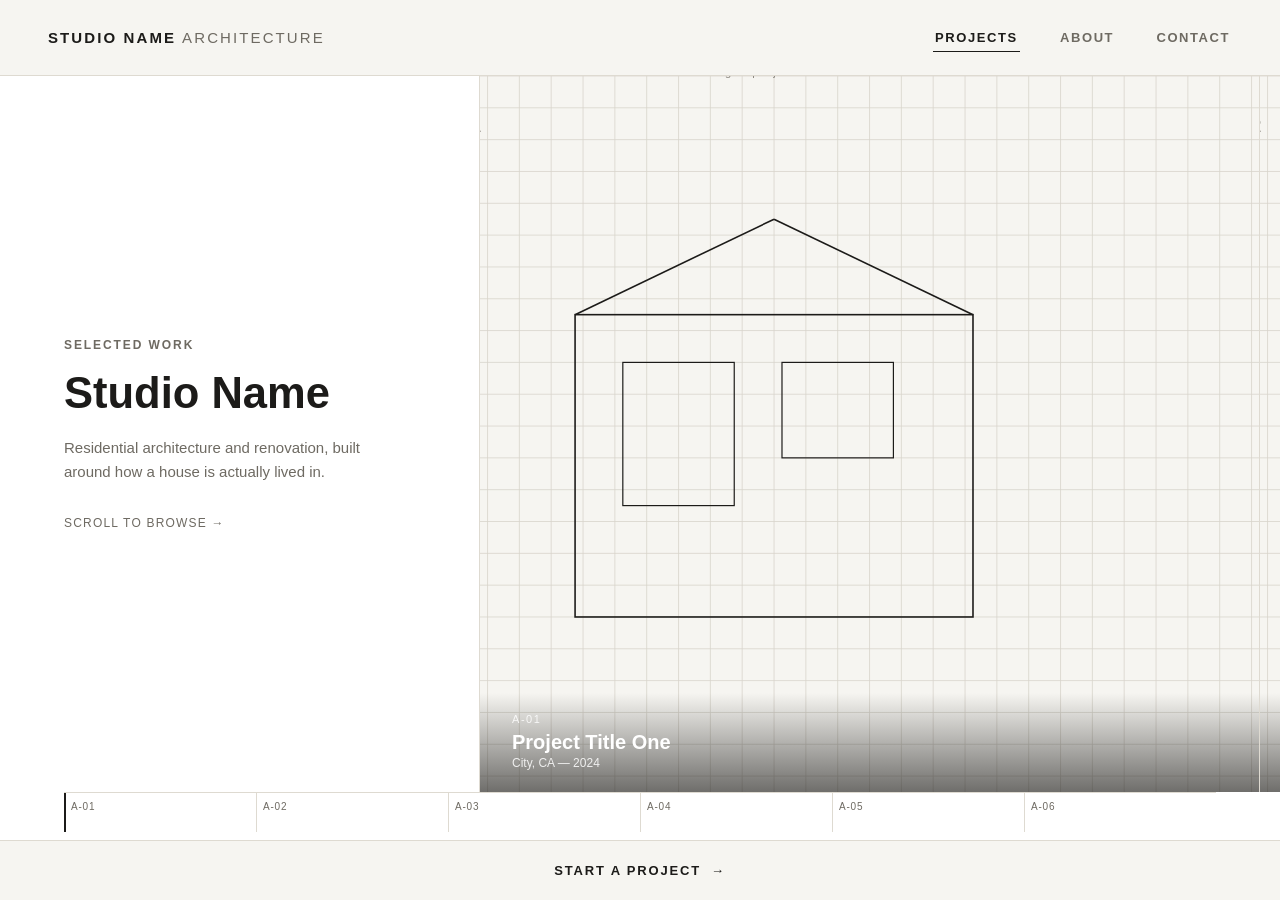
==== architecture-website/index.html @ 171550ff "V1" ====
<!DOCTYPE html>
<html lang="en">
<head>
  <meta charset="UTF-8" />
  <meta name="viewport" content="width=device-width, initial-scale=1.0" />
  <title>Studio Name — Architecture</title>
  <meta name="description" content="Residential architecture and renovation studio. Browse recent projects." />
  <link rel="stylesheet" href="css/style.css" />
</head>
<body data-page="projects">
  <header id="site-header" class="site-header"></header>

  <main>
    <div class="gallery-wrap">
      <div class="gallery" id="galleryTrack">
        <div class="gallery-intro">
          <div class="eyebrow">Selected Work</div>
          <h1>Studio Name</h1>
          <p>Residential architecture and renovation, built around how a house is actually lived in.</p>
          <div class="scroll-hint">Scroll to browse →</div>
        </div>
        <!-- project cards injected by js/main.js from js/projects-data.js -->
      </div>

      <div class="scale-ruler" id="scaleRuler">
        <div class="ticks" id="scaleTicks"></div>
        <div class="cursor" id="scaleCursor"></div>
      </div>
    </div>
  </main>

  <footer id="site-footer" class="site-footer"></footer>

  <script src="js/projects-data.js"></script>
  <script src="js/main.js"></script>
</body>
</html>
---- architecture-website/css/style.css ----
/* ============================================================
   Design tokens
   ============================================================ */
:root {
  --paper: #ffffff;
  --header: #f6f5f1;
  --ink: #1c1b19;
  --graphite: #6e6a62;
  --line: #dedad1;
  --accent: #2f3a3c;
  --accent-soft: #eef0ef;

  --font-display: "Avenir Next", Avenir, "Century Gothic", "Futura", "Segoe UI", sans-serif;
  --font-body: "Avenir Next", Avenir, "Futura", "Segoe UI", sans-serif;

  --nav-height: 76px;
  --footer-height: 68px;
}

* { box-sizing: border-box; }

html, body {
  margin: 0;
  padding: 0;
  background: var(--paper);
  color: var(--ink);
  font-family: var(--font-body);
  -webkit-font-smoothing: antialiased;
}

body {
  min-height: 100vh;
  display: flex;
  flex-direction: column;
}

a { color: inherit; text-decoration: none; }

img { display: block; max-width: 100%; }

/* Visible keyboard focus everywhere */
a:focus-visible,
button:focus-visible,
input:focus-visible,
textarea:focus-visible {
  outline: 2px solid var(--accent);
  outline-offset: 3px;
}

@media (prefers-reduced-motion: reduce) {
  * { animation-duration: 0.001ms !important; transition-duration: 0.001ms !important; }
}

/* ============================================================
   Header / nav — off-white against the pure-white page, sticky
   ============================================================ */
.site-header {
  position: sticky;
  top: 0;
  z-index: 50;
  height: var(--nav-height);
  background: var(--header);
  border-bottom: 1px solid var(--line);
  display: flex;
  align-items: center;
  justify-content: space-between;
  padding: 0 clamp(20px, 4vw, 48px);
}

.site-header .mark {
  font-family: var(--font-display);
  font-weight: 800;
  font-size: 15px;
  letter-spacing: 0.14em;
  text-transform: uppercase;
}

.site-header .mark .sheet {
  color: var(--graphite);
  font-weight: 500;
  margin-left: 6px;
}

.site-nav {
  display: flex;
  gap: clamp(18px, 3vw, 40px);
}

.site-nav a {
  font-family: var(--font-display);
  font-size: 13px;
  font-weight: 600;
  letter-spacing: 0.12em;
  text-transform: uppercase;
  color: var(--graphite);
  padding: 6px 2px;
  border-bottom: 1px solid transparent;
  transition: color 0.15s ease, border-color 0.15s ease;
}

.site-nav a:hover,
.site-nav a[aria-current="page"] {
  color: var(--ink);
  border-bottom-color: var(--ink);
}

.nav-toggle {
  display: none;
  background: none;
  border: 1px solid var(--line);
  border-radius: 2px;
  width: 38px;
  height: 34px;
  align-items: center;
  justify-content: center;
  cursor: pointer;
}
.nav-toggle span,
.nav-toggle span::before,
.nav-toggle span::after {
  content: "";
  display: block;
  width: 18px;
  height: 2px;
  background: var(--ink);
  position: relative;
}
.nav-toggle span::before { position: absolute; top: -6px; }
.nav-toggle span::after { position: absolute; top: 6px; }

@media (max-width: 720px) {
  .nav-toggle { display: flex; }
  .site-nav {
    position: fixed;
    top: var(--nav-height);
    left: 0;
    right: 0;
    background: var(--header);
    border-bottom: 1px solid var(--line);
    flex-direction: column;
    gap: 0;
    max-height: 0;
    overflow: hidden;
    transition: max-height 0.25s ease;
  }
  .site-nav.open { max-height: 240px; }
  .site-nav a {
    padding: 16px clamp(20px, 4vw, 48px);
    border-bottom: 1px solid var(--line);
    width: 100%;
  }
}

/* ============================================================
   Main / footer shell
   ============================================================ */
main { flex: 1; }

.site-footer {
  background: var(--header);
  border-top: 1px solid var(--line);
  display: flex;
  align-items: center;
  justify-content: center;
  padding: 22px clamp(20px, 4vw, 48px);
}

.site-footer .footer-cta {
  font-family: var(--font-display);
  font-size: 13px;
  font-weight: 700;
  letter-spacing: 0.14em;
  text-transform: uppercase;
  display: inline-flex;
  align-items: center;
  gap: 10px;
  color: var(--ink);
}

.site-footer .footer-cta::after {
  content: "→";
  transition: transform 0.15s ease;
}
.site-footer .footer-cta:hover::after { transform: translateX(4px); }

/* ============================================================
   Projects (home) — horizontal scroll gallery
   ============================================================ */
.gallery-wrap {
  position: relative;
}

.gallery {
  display: flex;
  overflow-x: auto;
  overflow-y: hidden;
  scroll-snap-type: x mandatory;
  height: calc(100vh - var(--nav-height) - var(--footer-height) - 40px);
  min-height: 420px;
  scrollbar-width: none;
}
.gallery::-webkit-scrollbar { display: none; }

.gallery-intro {
  flex: 0 0 min(38vw, 480px);
  scroll-snap-align: start;
  display: flex;
  flex-direction: column;
  justify-content: center;
  padding: 0 clamp(24px, 5vw, 64px);
  border-right: 1px solid var(--line);
}

.gallery-intro .eyebrow {
  font-family: var(--font-display);
  font-size: 12px;
  font-weight: 700;
  letter-spacing: 0.16em;
  text-transform: uppercase;
  color: var(--graphite);
  margin-bottom: 18px;
}

.gallery-intro h1 {
  font-family: var(--font-display);
  font-weight: 800;
  font-size: clamp(28px, 3.4vw, 44px);
  line-height: 1.1;
  margin: 0 0 18px;
}

.gallery-intro p {
  color: var(--graphite);
  font-size: 15px;
  line-height: 1.6;
  max-width: 40ch;
  margin: 0;
}

.gallery-intro .scroll-hint {
  margin-top: 32px;
  font-size: 12px;
  letter-spacing: 0.1em;
  text-transform: uppercase;
  color: var(--graphite);
  display: flex;
  align-items: center;
  gap: 8px;
}

.project-card {
  position: relative;
  flex: 0 0 min(72vw, 780px);
  scroll-snap-align: start;
  border-right: 1px solid var(--line);
  overflow: hidden;
  cursor: pointer;
}

.project-card img {
  width: 100%;
  height: 100%;
  object-fit: cover;
  transition: transform 0.5s ease;
}
.project-card:hover img { transform: scale(1.03); }

.project-card .card-label {
  position: absolute;
  left: 0;
  right: 0;
  bottom: 0;
  padding: 20px clamp(18px, 3vw, 32px) 22px;
  background: linear-gradient(to top, rgba(28,27,25,0.62), rgba(28,27,25,0));
  color: #fff;
}

.project-card .card-sheet {
  font-family: var(--font-display);
  font-size: 11px;
  letter-spacing: 0.14em;
  text-transform: uppercase;
  opacity: 0.85;
  margin-bottom: 6px;
}

.project-card .card-title {
  font-family: var(--font-display);
  font-weight: 700;
  font-size: 20px;
}

.project-card .card-meta {
  font-size: 12px;
  opacity: 0.85;
  margin-top: 2px;
}

@media (max-width: 720px) {
  .gallery {
    flex-direction: column;
    height: auto;
    overflow-x: visible;
    overflow-y: visible;
    scroll-snap-type: none;
  }
  .gallery-intro,
  .project-card {
    flex: none;
    border-right: none;
    border-bottom: 1px solid var(--line);
  }
  .gallery-intro { padding: 40px clamp(20px, 5vw, 40px) 28px; }
  .project-card { height: 62vh; min-height: 340px; }
}

/* Scale-ruler scroll indicator — a nod to an architect's drafting scale */
.scale-ruler {
  position: relative;
  height: 40px;
  margin: 0 clamp(24px, 5vw, 64px);
  border-top: 1px solid var(--line);
  display: flex;
  align-items: center;
}

.scale-ruler .ticks {
  position: relative;
  flex: 1;
  height: 100%;
  display: flex;
  align-items: flex-start;
}

.scale-ruler .tick {
  position: relative;
  flex: 1;
  height: 100%;
  border-left: 1px solid var(--line);
}
.scale-ruler .tick::after {
  content: attr(data-n);
  position: absolute;
  top: 8px;
  left: 6px;
  font-family: var(--font-display);
  font-size: 10px;
  letter-spacing: 0.08em;
  color: var(--graphite);
}

.scale-ruler .cursor {
  position: absolute;
  top: 0;
  bottom: 0;
  width: 2px;
  background: var(--ink);
  transition: left 0.08s linear;
}

@media (max-width: 720px) {
  .scale-ruler { display: none; }
}

/* ============================================================
   About page
   ============================================================ */
.about-page {
  display: grid;
  grid-template-columns: minmax(280px, 42%) 1fr;
  min-height: calc(100vh - var(--nav-height) - var(--footer-height));
}

.about-photo {
  background: var(--header);
  border-right: 1px solid var(--line);
  display: flex;
  align-items: stretch;
}
.about-photo img { width: 100%; height: 100%; object-fit: cover; }

.about-copy {
  padding: clamp(40px, 6vw, 96px) clamp(28px, 5vw, 80px);
  display: flex;
  flex-direction: column;
  justify-content: center;
}

.about-copy .eyebrow {
  font-family: var(--font-display);
  font-size: 12px;
  font-weight: 700;
  letter-spacing: 0.16em;
  text-transform: uppercase;
  color: var(--graphite);
  margin-bottom: 18px;
}

.about-copy h1 {
  font-family: var(--font-display);
  font-weight: 800;
  font-size: clamp(28px, 3.6vw, 46px);
  margin: 0 0 24px;
  line-height: 1.15;
}

.about-copy p {
  font-size: 16px;
  line-height: 1.75;
  color: var(--ink);
  max-width: 60ch;
  margin: 0 0 18px;
}

.about-copy .credentials {
  margin-top: 24px;
  padding-top: 24px;
  border-top: 1px solid var(--line);
  display: flex;
  flex-wrap: wrap;
  gap: 28px;
}

.about-copy .credentials div {
  font-size: 12px;
}
.about-copy .credentials .k {
  display: block;
  letter-spacing: 0.1em;
  text-transform: uppercase;
  color: var(--graphite);
  margin-bottom: 4px;
}
.about-copy .credentials .v {
  font-family: var(--font-display);
  font-weight: 700;
  font-size: 14px;
}

@media (max-width: 820px) {
  .about-page { grid-template-columns: 1fr; }
  .about-photo { border-right: none; border-bottom: 1px solid var(--line); height: 46vh; }
}

/* ============================================================
   Contact page
   ============================================================ */
.contact-page {
  max-width: 760px;
  margin: 0 auto;
  padding: clamp(40px, 7vw, 96px) clamp(20px, 5vw, 40px);
  text-align: center;
}

.contact-page .eyebrow {
  font-family: var(--font-display);
  font-size: 12px;
  font-weight: 700;
  letter-spacing: 0.16em;
  text-transform: uppercase;
  color: var(--graphite);
  margin-bottom: 18px;
}

.contact-page h1 {
  font-family: var(--font-display);
  font-weight: 800;
  font-size: clamp(28px, 4vw, 42px);
  margin: 0 0 16px;
}

.contact-page p.lead {
  color: var(--graphite);
  font-size: 16px;
  line-height: 1.6;
  max-width: 52ch;
  margin: 0 auto 40px;
}

.form-frame {
  border: 1px solid var(--line);
  background: var(--header);
  padding: 8px;
}

.form-frame iframe {
  width: 100%;
  min-height: 900px;
  border: none;
  background: var(--paper);
}

.form-placeholder {
  padding: 60px 24px;
  color: var(--graphite);
  font-size: 14px;
  line-height: 1.7;
}
.form-placeholder code {
  background: var(--paper);
  border: 1px solid var(--line);
  padding: 2px 6px;
  border-radius: 3px;
  font-size: 13px;
}

.direct-contact {
  margin-top: 32px;
  font-size: 14px;
  color: var(--graphite);
}
.direct-contact a { color: var(--ink); border-bottom: 1px solid var(--line); }

/* ============================================================
   Project detail page
   ============================================================ */
.project-page .project-hero {
  height: 66vh;
  min-height: 380px;
  background: var(--header);
}
.project-page .project-hero img {
  width: 100%;
  height: 100%;
  object-fit: cover;
}

.project-page .project-body {
  max-width: 860px;
  margin: 0 auto;
  padding: clamp(36px, 6vw, 72px) clamp(20px, 5vw, 40px) clamp(60px, 8vw, 100px);
}

.project-page .project-sheet {
  font-family: var(--font-display);
  font-size: 12px;
  font-weight: 700;
  letter-spacing: 0.16em;
  text-transform: uppercase;
  color: var(--graphite);
  margin-bottom: 16px;
}

.project-page h1 {
  font-family: var(--font-display);
  font-weight: 800;
  font-size: clamp(28px, 4vw, 44px);
  margin: 0 0 22px;
  line-height: 1.12;
}

.project-page .meta-row {
  display: flex;
  flex-wrap: wrap;
  gap: 24px;
  padding: 20px 0;
  border-top: 1px solid var(--line);
  border-bottom: 1px solid var(--line);
  margin-bottom: 30px;
}
.project-page .meta-row div { font-size: 12px; }
.project-page .meta-row .k {
  display: block;
  letter-spacing: 0.1em;
  text-transform: uppercase;
  color: var(--graphite);
  margin-bottom: 4px;
}
.project-page .meta-row .v {
  font-family: var(--font-display);
  font-weight: 700;
  font-size: 14px;
}

.project-page .project-copy p {
  font-size: 16px;
  line-height: 1.8;
  margin: 0 0 20px;
  max-width: 68ch;
}

.project-page .back-link {
  display: inline-flex;
  align-items: center;
  gap: 8px;
  margin-top: 30px;
  font-family: var(--font-display);
  font-size: 13px;
  font-weight: 700;
  letter-spacing: 0.1em;
  text-transform: uppercase;
}
.project-page .back-link::before { content: "←"; }

.not-found {
  padding: 120px 24px;
  text-align: center;
  color: var(--graphite);
}
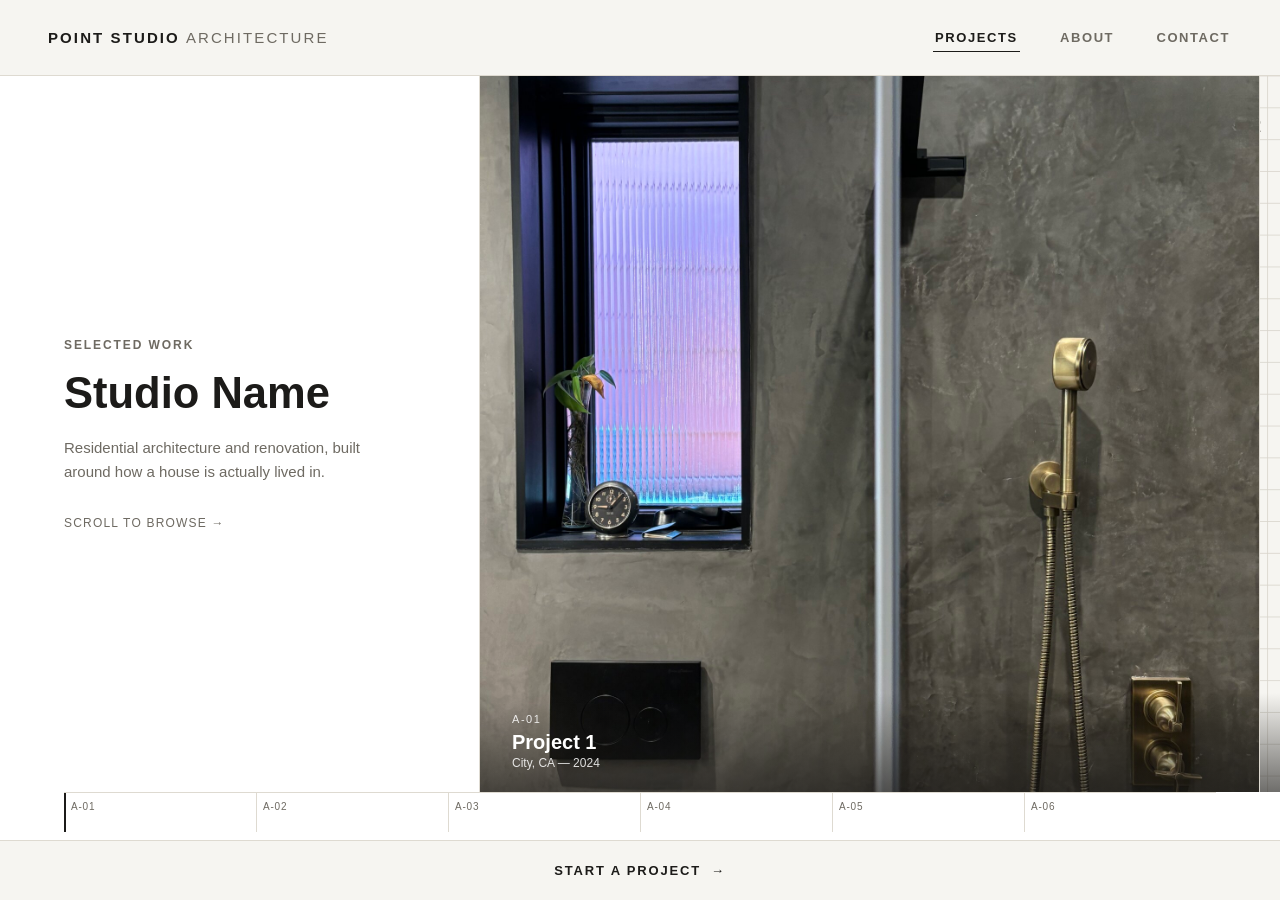
==== commit 97678bf1: "v3" ====
--- a/architecture-website/index.html
+++ b/architecture-website/index.html
@@ -3,7 +3,7 @@
 <head>
   <meta charset="UTF-8" />
   <meta name="viewport" content="width=device-width, initial-scale=1.0" />
-  <title>Studio Name — Architecture</title>
+  <title>Point Studio Architecture — Projects</title>
   <meta name="description" content="Residential architecture and renovation studio. Browse recent projects." />
   <link rel="stylesheet" href="css/style.css" />
 </head>
